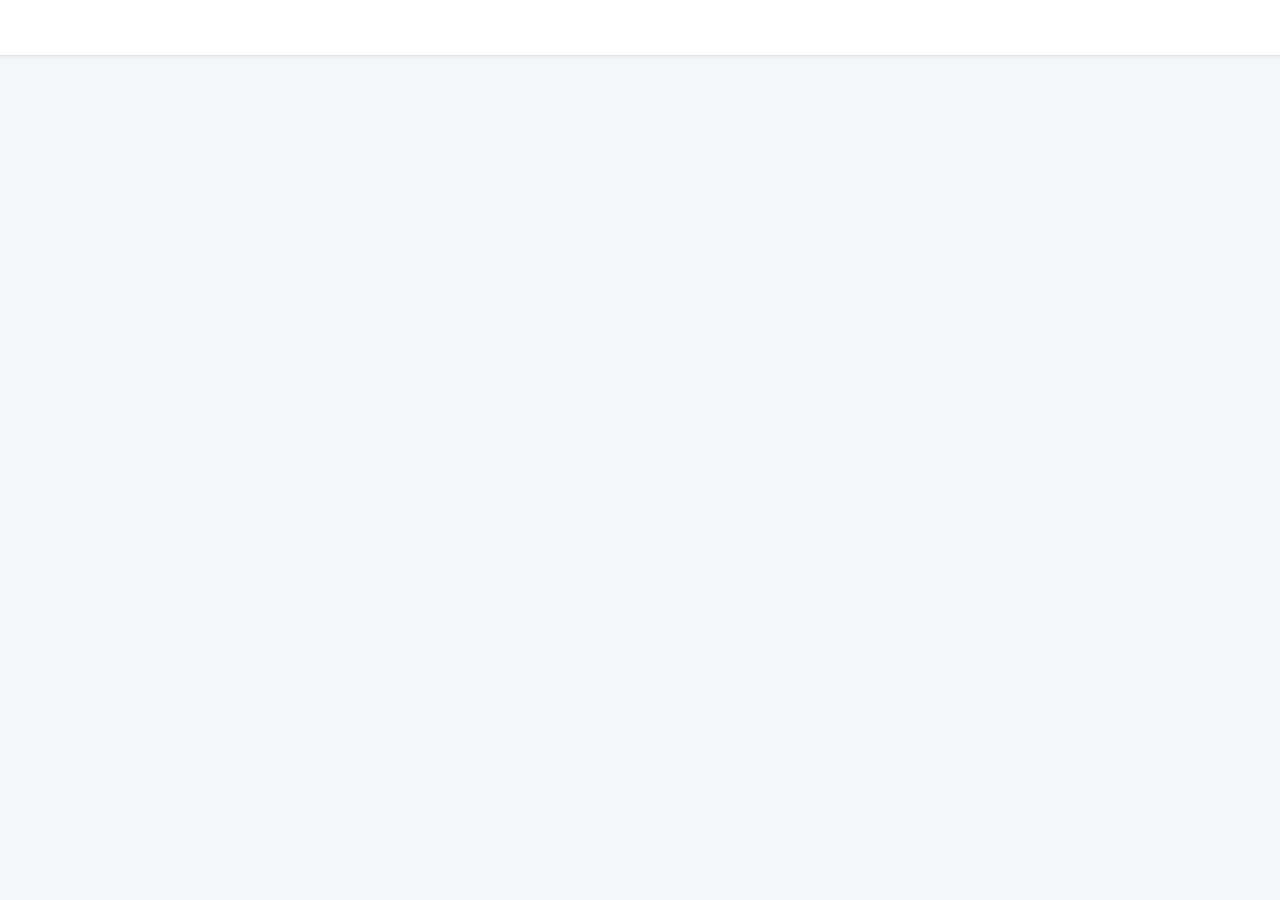
==== index.html @ 2006cbb1 "Add initial HTML structure and styles for dashboard" ====
<!DOCTYPE html>
<html lang="en">
<head>
<meta charset="UTF-8">
<meta name="viewport" content="width=device-width, initial-scale=1.0">
<title>HRMS — Dashboard</title>
<style>
/* ===== DESIGN TOKENS ===== */
:root {
  --primary: #1a4d8f;
  --primary-light: #2c6cbb;
  --primary-dark: #0f3361;
  --accent: #2196f3;
  --accent-hover: #1976d2;
  --bg: #f4f7fa;
  --card-bg: #ffffff;
  --border: #dce4ed;
  --text: #2c3e50;
  --text-muted: #6b7c93;
  --text-light: #9aaabf;
  --sidebar-bg: #152d52;
  --sidebar-text: #a3b8d4;
  --sidebar-active: #2196f3;
  --success: #27ae60;
  --warning: #f39c12;
  --danger: #e74c3c;
  --radius: 6px;
  --shadow: 0 1px 4px rgba(0,0,0,0.06);
  --shadow-hover: 0 2px 12px rgba(0,0,0,0.10);
}

/* ===== RESET ===== */
* { margin: 0; padding: 0; box-sizing: border-box; }
body {
  font-family: 'Segoe UI', Tahoma, Geneva, Verdana, sans-serif;
  background: var(--bg);
  color: var(--text);
  font-size: 14px;
  line-height: 1.5;
}
a { text-decoration: none; color: var(--accent); }

/* ===== HEADER ===== */
.header {
  height: 56px;
  background: var(--card-bg);
  border-bottom: 1px solid var(--border);
  display: flex;
  align-items: center;
  justify-content: space-between;
  padding: 0 24px;
  position: sticky;
  top: 0;
  z-index: 100;
  box-shadow: var(--shadow);
}
.header-brand {
  display: flex;
  align-items: center;
  gap: 12px;
}
.header-brand .logo {
  width: 32px; height: 32px;
  background: var(--primary);
  border-radius: 6px;
  display: flex; align-items: center; justify-content: center;
  color: white; font-weight: 700; font-size: 16px;
}
.header-brand .app-name {
  font-size: 16px; font-weight: 600; color: var(--primary-dark);
}
.header-search {
  flex: 0 1 360px;
  position: relative;
}
.header-search input {
  width: 100%;
  height: 34px;
  padding: 0 12px 0 36px;
  border: 1px solid var(--border);
  border-radius: var(--radius);
  background: var(--bg);
  font-size: 13px;
  color: var(--text);
  outline: none;
  transition: border 0.2s;
}
.header-search input:focus { border-color: var(--accent); }
.header-search::before {
  content: '🔍';
  position: absolute;
  left: 12px; top: 50%;
  transform: translateY(-50%);
  font-size: 13px;
  opacity: 0.5;
}
.header-actions {
  display: flex; align-items: center; gap: 16px;
}
.header-icon-btn {
  position: relative;
  width: 36px; height: 36px;
  border: none; background: none;
  border-radius: var(--radius);
  cursor: pointer;
  font-size: 18px;
  color: var(--text-muted);
  transition: background 0.15s;
}
.header-icon-btn:hover { background: var(--bg); }
.header-icon-btn .badge {
  position: absolute;
  top: 4px; right: 4px;
  width: 8px; height: 8px;
  background: var(--danger);
  border-radius: 50%;
}
.header-user {
  display: flex; align-items: center; gap: 8px;
  padding-left: 16px;
  border-left: 1px solid var(--border);
}
.header-user .avatar {
  width: 32px; height: 32px;
  background: var(--primary);
  border-radius: 50%;
  color: white;
  display: flex; align-items: center; justify-content: center;
  font-weight: 600; font-size: 13px;
}
.header-user .user-name {
  font-size: 13px; font-weight: 500;
}
.header-user .user-role {
  font-size: 11px; color: var(--text-muted);
}

/* ===== LAYOUT ===== */
.layout {
  display: flex;
  min-height: calc(100vh - 56px);
}

/* ===== SIDEBAR ===== */
.sidebar {
  width: 240px;
  background: var(--sidebar-bg);
  padding: 16px 0;
  flex-shrink: 0;
  overflow-y: auto;
}
.sidebar-section {
  margin-bottom: 8px;
}
.sidebar-section-label {
  font-size: 10px;
  font-weight: 600;
  text-transform: uppercase;
  letter-spacing: 0.08em;
  color: var(--text-light);
  padding: 12px 20px 6px;
}
.sidebar-link {
  display: flex;
  align-items: center;
  gap: 10px;
  padding: 9px 20px;
  color: var(--sidebar-text);
  font-size: 13px;
  cursor: pointer;
  border-left: 3px solid transparent;
  transition: all 0.15s;
}
.sidebar-link:hover {
  background: rgba(255,255,255,0.05);
  color: white;
}
.sidebar-link.active {
  background: rgba(33,150,243,0.12);
  border-left-color: var(--sidebar-active);
  color: white;
  font-weight: 500;
}
.sidebar-link .icon {
  width: 18px; text-align: center; font-size: 15px;
}
.sidebar-sublink {
  padding-left: 48px;
  font-size: 12.5px;
  color: #8ba3c2;
}

/* ===== MAIN CONTENT ===== */
.main {
  flex: 1;
  padding: 24px 28px;
  overflow-x: hidden;
}
.page-title {
  font-size: 20px;
  font-weight: 600;
  color: var(--primary-dark);
  margin-bottom: 4px;
}
.page-subtitle {
  font-size: 13px;
  color: var(--text-muted);
  margin-bottom: 24px;
}

/* ===== KPI CARDS ===== */
.kpi-grid {
  display: grid;
  grid-template-columns: repeat(4, 1fr);
  gap: 16px;
  margin-bottom: 24px;
}
.kpi-card {
  background: var(--card-bg);
  border: 1px solid var(--border);
  border-radius: var(--radius);
  padding: 18px 20px;
  box-shadow: var(--shadow);
  transition: box-shadow 0.2s;
}
.kpi-card:hover { box-shadow: var(--shadow-hover); }
.kpi-card .kpi-label {
  font-size: 12px;
  color: var(--text-muted);
  font-weight: 500;
  margin-bottom: 8px;
  display: flex; align-items: center; gap: 8px;
}
.kpi-card .kpi-icon {
  width: 28px; height: 28px;
  border-radius: 6px;
  display: flex; align-items: center; justify-content: center;
  font-size: 14px;
}
.kpi-icon.blue { background: #e3f2fd; color: #1976d2; }
.kpi-icon.green { background: #e8f5e9; color: #2e7d32; }
.kpi-icon.amber { background: #fff8e1; color: #f57f17; }
.kpi-icon.purple { background: #f3e5f5; color: #7b1fa2; }
.kpi-card .kpi-value {
  font-size: 26px;
  font-weight: 700;
  color: var(--text);
  margin-bottom: 4px;
}
.kpi-card .kpi-trend {
  font-size: 11px;
  display: flex; align-items: center; gap: 4px;
}
.kpi-trend.up { color: var(--success); }
.kpi-trend.down { color: var(--danger); }
.kpi-trend.flat { color: var(--text-muted); }

/* ===== CONTENT GRID ===== */
.content-grid {
  display: grid;
  grid-template-columns: 2fr 1fr;
  gap: 16px;
  margin-bottom: 24px;
}

/* ===== CARD ===== */
.card {
  background: var(--card-bg);
  border: 1px solid var(--border);
  border-radius: var(--radius);
  box-shadow: var(--shadow);
  overflow: hidden;
}
.card-header {
  padding: 14px 20px;
  border-bottom: 1px solid var(--border);
  display: flex;
  justify-content: space-between;
  align-items: center;
}
.card-header h3 {
  font-size: 14px;
  font-weight: 600;
  color: var(--primary-dark);
}
.card-header .card-action {
  font-size: 12px;
  color: var(--accent);
  cursor: pointer;
  font-weight: 500;
}
.card-body { padding: 20px; }

/* ===== BAR CHART (CSS ONLY) ===== */
.chart-container {
  display: flex;
  align-items: flex-end;
  justify-content: space-around;
  height: 200px;
  padding: 16px 0;
  gap: 12px;
}
.chart-bar-group {
  display: flex;
  flex-direction: column;
  align-items: center;
  gap: 6px;
  flex: 1;
}
.chart-bar {
  width: 60%;
  max-width: 36px;
  background: linear-gradient(180deg, var(--accent), var(--primary));
  border-radius: 4px 4px 0 0;
  position: relative;
  transition: opacity 0.2s;
  min-height: 4px;
}
.chart-bar:hover { opacity: 0.8; }
.chart-bar .bar-value {
  position: absolute;
  top: -20px;
  left: 50%;
  transform: translateX(-50%);
  font-size: 10px;
  font-weight: 600;
  color: var(--text-muted);
}
.chart-bar-group .bar-label {
  font-size: 11px;
  color: var(--text-muted);
}

/* ===== ACTIVITY LIST ===== */
.activity-list { list-style: none; }
.activity-item {
  display: flex;
  gap: 12px;
  padding: 12px 0;
  border-bottom: 1px solid var(--border);
}
.activity-item:last-child { border-bottom: none; }
.activity-dot {
  width: 32px; height: 32px;
  border-radius: 50%;
  display: flex; align-items: center; justify-content: center;
  font-size: 14px;
  flex-shrink: 0;
}
.activity-dot.approve { background: #e8f5e9; color: var(--success); }
.activity-dot.reject { background: #fce4ec; color: var(--danger); }
.activity-dot.user { background: #e3f2fd; color: var(--accent); }
.activity-dot.payroll { background: #fff8e1; color: var(--warning); }
.activity-content { flex: 1; }
.activity-text { font-size: 13px; color: var(--text); }
.activity-time { font-size: 11px; color: var(--text-light); margin-top: 2px; }

/* ===== SUMMARY BLOCKS ===== */
.summary-grid {
  display: grid;
  grid-template-columns: repeat(3, 1fr);
  gap: 16px;
  margin-bottom: 24px;
}
.summary-card {
  background: var(--card-bg);
  border: 1px solid var(--border);
  border-radius: var(--radius);
  box-shadow: var(--shadow);
  padding: 20px;
}
.summary-card h4 {
  font-size: 13px;
  font-weight: 600;
  color: var(--primary-dark);
  margin-bottom: 16px;
  display: flex;
  align-items: center;
  gap: 8px;
}
.summary-row {
  display: flex;
  justify-content: space-between;
  align-items: center;
  padding: 8px 0;
  border-bottom: 1px solid var(--border);
}
.summary-row:last-child { border-bottom: none; }
.summary-row .label { font-size: 12.5px; color: var(--text-muted); }
.summary-row .value { font-size: 13px; font-weight: 600; color: var(--text); }

/* ===== STATUS BADGE ===== */
.badge {
  display: inline-flex;
  align-items: center;
  padding: 2px 10px;
  border-radius: 12px;
  font-size: 11px;
  font-weight: 600;
}
.badge.approved { background: #e8f5e9; color: var(--success); }
.badge.pending { background: #fff8e1; color: var(--warning); }
.badge.rejected { background: #fce4ec; color: var(--danger); }

/* ===== ALERTS ===== */
.alert-item {
  display: flex;
  gap: 12px;
  padding: 12px;
  border-radius: var(--radius);
  margin-bottom: 8px;
  font-size: 13px;
}
.alert-item.warning { background: #fff8e1; border-left: 3px solid var(--warning); }
.alert-item.info { background: #e3f2fd; border-left: 3px solid var(--accent); }
.alert-item.danger { background: #fce4ec; border-left: 3px solid var(--danger); }
.alert-item:last-child { margin-bottom: 0; }

/* ===== SCROLLBAR ===== */
.sidebar::-webkit-scrollbar { width: 4px; }
.sidebar::-webkit-scrollbar-track { background: transparent; }
.sidebar::-webkit-scrollbar-thumb { background: rgba(255,255,255,0.15); border-radius: 2px; }
</style>
</head>
<body>

<!-- ===== HEADER ===== -->
<div class="header">
  <div class
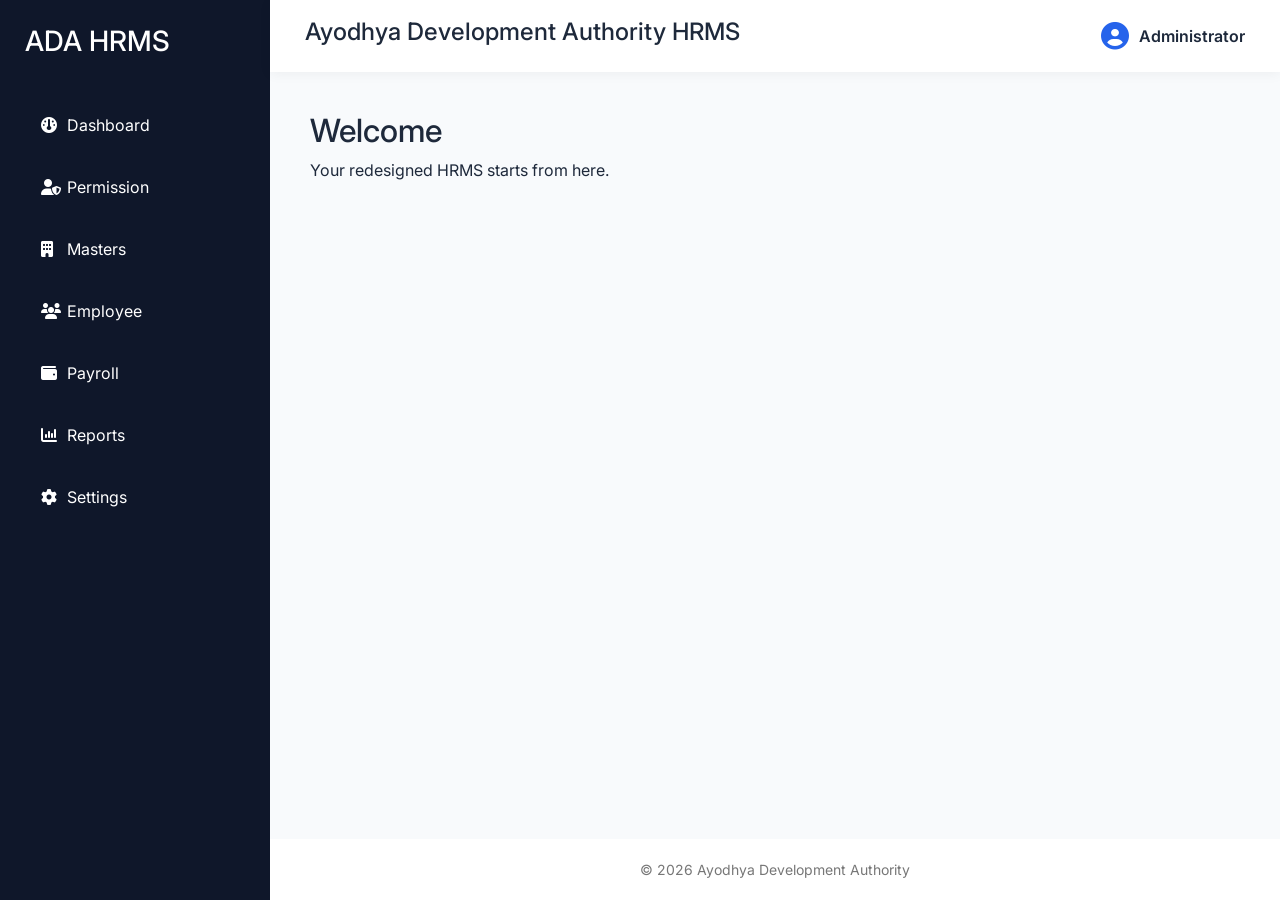
==== commit d2706a74: "33 3" ====
--- a/index.html
+++ b/index.html
@@ -1,429 +1,143 @@
 <!DOCTYPE html>
 <html lang="en">
+
 <head>
+
 <meta charset="UTF-8">
 <meta name="viewport" content="width=device-width, initial-scale=1.0">
-<title>HRMS — Dashboard</title>
-<style>
-/* ===== DESIGN TOKENS ===== */
-:root {
-  --primary: #1a4d8f;
-  --primary-light: #2c6cbb;
-  --primary-dark: #0f3361;
-  --accent: #2196f3;
-  --accent-hover: #1976d2;
-  --bg: #f4f7fa;
-  --card-bg: #ffffff;
-  --border: #dce4ed;
-  --text: #2c3e50;
-  --text-muted: #6b7c93;
-  --text-light: #9aaabf;
-  --sidebar-bg: #152d52;
-  --sidebar-text: #a3b8d4;
-  --sidebar-active: #2196f3;
-  --success: #27ae60;
-  --warning: #f39c12;
-  --danger: #e74c3c;
-  --radius: 6px;
-  --shadow: 0 1px 4px rgba(0,0,0,0.06);
-  --shadow-hover: 0 2px 12px rgba(0,0,0,0.10);
-}
 
-/* ===== RESET ===== */
-* { margin: 0; padding: 0; box-sizing: border-box; }
-body {
-  font-family: 'Segoe UI', Tahoma, Geneva, Verdana, sans-serif;
-  background: var(--bg);
-  color: var(--text);
-  font-size: 14px;
-  line-height: 1.5;
-}
-a { text-decoration: none; color: var(--accent); }
+<title>ADA HRMS</title>
 
-/* ===== HEADER ===== */
-.header {
-  height: 56px;
-  background: var(--card-bg);
-  border-bottom: 1px solid var(--border);
-  display: flex;
-  align-items: center;
-  justify-content: space-between;
-  padding: 0 24px;
-  position: sticky;
-  top: 0;
-  z-index: 100;
-  box-shadow: var(--shadow);
-}
-.header-brand {
-  display: flex;
-  align-items: center;
-  gap: 12px;
-}
-.header-brand .logo {
-  width: 32px; height: 32px;
-  background: var(--primary);
-  border-radius: 6px;
-  display: flex; align-items: center; justify-content: center;
-  color: white; font-weight: 700; font-size: 16px;
-}
-.header-brand .app-name {
-  font-size: 16px; font-weight: 600; color: var(--primary-dark);
-}
-.header-search {
-  flex: 0 1 360px;
-  position: relative;
-}
-.header-search input {
-  width: 100%;
-  height: 34px;
-  padding: 0 12px 0 36px;
-  border: 1px solid var(--border);
-  border-radius: var(--radius);
-  background: var(--bg);
-  font-size: 13px;
-  color: var(--text);
-  outline: none;
-  transition: border 0.2s;
-}
-.header-search input:focus { border-color: var(--accent); }
-.header-search::before {
-  content: '🔍';
-  position: absolute;
-  left: 12px; top: 50%;
-  transform: translateY(-50%);
-  font-size: 13px;
-  opacity: 0.5;
-}
-.header-actions {
-  display: flex; align-items: center; gap: 16px;
-}
-.header-icon-btn {
-  position: relative;
-  width: 36px; height: 36px;
-  border: none; background: none;
-  border-radius: var(--radius);
-  cursor: pointer;
-  font-size: 18px;
-  color: var(--text-muted);
-  transition: background 0.15s;
-}
-.header-icon-btn:hover { background: var(--bg); }
-.header-icon-btn .badge {
-  position: absolute;
-  top: 4px; right: 4px;
-  width: 8px; height: 8px;
-  background: var(--danger);
-  border-radius: 50%;
-}
-.header-user {
-  display: flex; align-items: center; gap: 8px;
-  padding-left: 16px;
-  border-left: 1px solid var(--border);
-}
-.header-user .avatar {
-  width: 32px; height: 32px;
-  background: var(--primary);
-  border-radius: 50%;
-  color: white;
-  display: flex; align-items: center; justify-content: center;
-  font-weight: 600; font-size: 13px;
-}
-.header-user .user-name {
-  font-size: 13px; font-weight: 500;
-}
-.header-user .user-role {
-  font-size: 11px; color: var(--text-muted);
-}
+<!-- Google Font -->
 
-/* ===== LAYOUT ===== */
-.layout {
-  display: flex;
-  min-height: calc(100vh - 56px);
-}
+<link rel="preconnect" href="https://fonts.googleapis.com">
 
-/* ===== SIDEBAR ===== */
-.sidebar {
-  width: 240px;
-  background: var(--sidebar-bg);
-  padding: 16px 0;
-  flex-shrink: 0;
-  overflow-y: auto;
-}
-.sidebar-section {
-  margin-bottom: 8px;
-}
-.sidebar-section-label {
-  font-size: 10px;
-  font-weight: 600;
-  text-transform: uppercase;
-  letter-spacing: 0.08em;
-  color: var(--text-light);
-  padding: 12px 20px 6px;
-}
-.sidebar-link {
-  display: flex;
-  align-items: center;
-  gap: 10px;
-  padding: 9px 20px;
-  color: var(--sidebar-text);
-  font-size: 13px;
-  cursor: pointer;
-  border-left: 3px solid transparent;
-  transition: all 0.15s;
-}
-.sidebar-link:hover {
-  background: rgba(255,255,255,0.05);
-  color: white;
-}
-.sidebar-link.active {
-  background: rgba(33,150,243,0.12);
-  border-left-color: var(--sidebar-active);
-  color: white;
-  font-weight: 500;
-}
-.sidebar-link .icon {
-  width: 18px; text-align: center; font-size: 15px;
-}
-.sidebar-sublink {
-  padding-left: 48px;
-  font-size: 12.5px;
-  color: #8ba3c2;
-}
+<link rel="preconnect" href="https://fonts.gstatic.com" crossorigin>
 
-/* ===== MAIN CONTENT ===== */
-.main {
-  flex: 1;
-  padding: 24px 28px;
-  overflow-x: hidden;
-}
-.page-title {
-  font-size: 20px;
-  font-weight: 600;
-  color: var(--primary-dark);
-  margin-bottom: 4px;
-}
-.page-subtitle {
-  font-size: 13px;
-  color: var(--text-muted);
-  margin-bottom: 24px;
-}
+<link href="https://fonts.googleapis.com/css2?family=Inter:wght@300;400;500;600;700;800&display=swap" rel="stylesheet">
 
-/* ===== KPI CARDS ===== */
-.kpi-grid {
-  display: grid;
-  grid-template-columns: repeat(4, 1fr);
-  gap: 16px;
-  margin-bottom: 24px;
-}
-.kpi-card {
-  background: var(--card-bg);
-  border: 1px solid var(--border);
-  border-radius: var(--radius);
-  padding: 18px 20px;
-  box-shadow: var(--shadow);
-  transition: box-shadow 0.2s;
-}
-.kpi-card:hover { box-shadow: var(--shadow-hover); }
-.kpi-card .kpi-label {
-  font-size: 12px;
-  color: var(--text-muted);
-  font-weight: 500;
-  margin-bottom: 8px;
-  display: flex; align-items: center; gap: 8px;
-}
-.kpi-card .kpi-icon {
-  width: 28px; height: 28px;
-  border-radius: 6px;
-  display: flex; align-items: center; justify-content: center;
-  font-size: 14px;
-}
-.kpi-icon.blue { background: #e3f2fd; color: #1976d2; }
-.kpi-icon.green { background: #e8f5e9; color: #2e7d32; }
-.kpi-icon.amber { background: #fff8e1; color: #f57f17; }
-.kpi-icon.purple { background: #f3e5f5; color: #7b1fa2; }
-.kpi-card .kpi-value {
-  font-size: 26px;
-  font-weight: 700;
-  color: var(--text);
-  margin-bottom: 4px;
-}
-.kpi-card .kpi-trend {
-  font-size: 11px;
-  display: flex; align-items: center; gap: 4px;
-}
-.kpi-trend.up { color: var(--success); }
-.kpi-trend.down { color: var(--danger); }
-.kpi-trend.flat { color: var(--text-muted); }
+<!-- Bootstrap -->
 
-/* ===== CONTENT GRID ===== */
-.content-grid {
-  display: grid;
-  grid-template-columns: 2fr 1fr;
-  gap: 16px;
-  margin-bottom: 24px;
-}
+<link href="https://cdn.jsdelivr.net/npm/bootstrap@5.3.7/dist/css/bootstrap.min.css" rel="stylesheet">
 
-/* ===== CARD ===== */
-.card {
-  background: var(--card-bg);
-  border: 1px solid var(--border);
-  border-radius: var(--radius);
-  box-shadow: var(--shadow);
-  overflow: hidden;
-}
-.card-header {
-  padding: 14px 20px;
-  border-bottom: 1px solid var(--border);
-  display: flex;
-  justify-content: space-between;
-  align-items: center;
-}
-.card-header h3 {
-  font-size: 14px;
-  font-weight: 600;
-  color: var(--primary-dark);
-}
-.card-header .card-action {
-  font-size: 12px;
-  color: var(--accent);
-  cursor: pointer;
-  font-weight: 500;
-}
-.card-body { padding: 20px; }
+<!-- Font Awesome -->
 
-/* ===== BAR CHART (CSS ONLY) ===== */
-.chart-container {
-  display: flex;
-  align-items: flex-end;
-  justify-content: space-around;
-  height: 200px;
-  padding: 16px 0;
-  gap: 12px;
-}
-.chart-bar-group {
-  display: flex;
-  flex-direction: column;
-  align-items: center;
-  gap: 6px;
-  flex: 1;
-}
-.chart-bar {
-  width: 60%;
-  max-width: 36px;
-  background: linear-gradient(180deg, var(--accent), var(--primary));
-  border-radius: 4px 4px 0 0;
-  position: relative;
-  transition: opacity 0.2s;
-  min-height: 4px;
-}
-.chart-bar:hover { opacity: 0.8; }
-.chart-bar .bar-value {
-  position: absolute;
-  top: -20px;
-  left: 50%;
-  transform: translateX(-50%);
-  font-size: 10px;
-  font-weight: 600;
-  color: var(--text-muted);
-}
-.chart-bar-group .bar-label {
-  font-size: 11px;
-  color: var(--text-muted);
-}
+<link rel="stylesheet"
+href="https://cdnjs.cloudflare.com/ajax/libs/font-awesome/6.7.2/css/all.min.css">
 
-/* ===== ACTIVITY LIST ===== */
-.activity-list { list-style: none; }
-.activity-item {
-  display: flex;
-  gap: 12px;
-  padding: 12px 0;
-  border-bottom: 1px solid var(--border);
-}
-.activity-item:last-child { border-bottom: none; }
-.activity-dot {
-  width: 32px; height: 32px;
-  border-radius: 50%;
-  display: flex; align-items: center; justify-content: center;
-  font-size: 14px;
-  flex-shrink: 0;
-}
-.activity-dot.approve { background: #e8f5e9; color: var(--success); }
-.activity-dot.reject { background: #fce4ec; color: var(--danger); }
-.activity-dot.user { background: #e3f2fd; color: var(--accent); }
-.activity-dot.payroll { background: #fff8e1; color: var(--warning); }
-.activity-content { flex: 1; }
-.activity-text { font-size: 13px; color: var(--text); }
-.activity-time { font-size: 11px; color: var(--text-light); margin-top: 2px; }
+<!-- Bootstrap Icons -->
 
-/* ===== SUMMARY BLOCKS ===== */
-.summary-grid {
-  display: grid;
-  grid-template-columns: repeat(3, 1fr);
-  gap: 16px;
-  margin-bottom: 24px;
-}
-.summary-card {
-  background: var(--card-bg);
-  border: 1px solid var(--border);
-  border-radius: var(--radius);
-  box-shadow: var(--shadow);
-  padding: 20px;
-}
-.summary-card h4 {
-  font-size: 13px;
-  font-weight: 600;
-  color: var(--primary-dark);
-  margin-bottom: 16px;
-  display: flex;
-  align-items: center;
-  gap: 8px;
-}
-.summary-row {
-  display: flex;
-  justify-content: space-between;
-  align-items: center;
-  padding: 8px 0;
-  border-bottom: 1px solid var(--border);
-}
-.summary-row:last-child { border-bottom: none; }
-.summary-row .label { font-size: 12.5px; color: var(--text-muted); }
-.summary-row .value { font-size: 13px; font-weight: 600; color: var(--text); }
+<link rel="stylesheet"
+href="https://cdn.jsdelivr.net/npm/bootstrap-icons@1.13.1/font/bootstrap-icons.min.css">
 
-/* ===== STATUS BADGE ===== */
-.badge {
-  display: inline-flex;
-  align-items: center;
-  padding: 2px 10px;
-  border-radius: 12px;
-  font-size: 11px;
-  font-weight: 600;
-}
-.badge.approved { background: #e8f5e9; color: var(--success); }
-.badge.pending { background: #fff8e1; color: var(--warning); }
-.badge.rejected { background: #fce4ec; color: var(--danger); }
+<!-- CSS -->
 
-/* ===== ALERTS ===== */
-.alert-item {
-  display: flex;
-  gap: 12px;
-  padding: 12px;
-  border-radius: var(--radius);
-  margin-bottom: 8px;
-  font-size: 13px;
-}
-.alert-item.warning { background: #fff8e1; border-left: 3px solid var(--warning); }
-.alert-item.info { background: #e3f2fd; border-left: 3px solid var(--accent); }
-.alert-item.danger { background: #fce4ec; border-left: 3px solid var(--danger); }
-.alert-item:last-child { margin-bottom: 0; }
+<link rel="stylesheet" href="assets/css/variables.css">
 
-/* ===== SCROLLBAR ===== */
-.sidebar::-webkit-scrollbar { width: 4px; }
-.sidebar::-webkit-scrollbar-track { background: transparent; }
-.sidebar::-webkit-scrollbar-thumb { background: rgba(255,255,255,0.15); border-radius: 2px; }
-</style>
+<link rel="stylesheet" href="assets/css/style.css">
+
+<link rel="stylesheet" href="assets/css/components.css">
+
+<link rel="stylesheet" href="assets/css/responsive.css">
+
+<link rel="stylesheet" href="assets/css/animations.css">
+
 </head>
+
 <body>
 
-<!-- ===== HEADER ===== -->
-<div class="header">
-  <div class
+<!-- Loader -->
+
+<div id="loader">
+
+<div class="spinner-border text-primary"></div>
+
+<p>Loading HRMS...</p>
+
+</div>
+
+<!-- Wrapper -->
+
+<div class="app">
+
+<!-- Sidebar -->
+
+<aside class="sidebar">
+
+<div class="logo">
+
+<h3>ADA HRMS</h3>
+
+</div>
+
+<ul>
+
+<li><i class="fa-solid fa-gauge"></i> Dashboard</li>
+
+<li><i class="fa-solid fa-user-shield"></i> Permission</li>
+
+<li><i class="fa-solid fa-building"></i> Masters</li>
+
+<li><i class="fa-solid fa-users"></i> Employee</li>
+
+<li><i class="fa-solid fa-wallet"></i> Payroll</li>
+
+<li><i class="fa-solid fa-chart-column"></i> Reports</li>
+
+<li><i class="fa-solid fa-gear"></i> Settings</li>
+
+</ul>
+
+</aside>
+
+<!-- Main -->
+
+<main class="main">
+
+<header class="topbar">
+
+<h4>Ayodhya Development Authority HRMS</h4>
+
+<div class="profile">
+
+<i class="fa-solid fa-user-circle"></i>
+
+Administrator
+
+</div>
+
+</header>
+
+<section class="content">
+
+<h2>Welcome</h2>
+
+<p>
+
+Your redesigned HRMS starts from here.
+
+</p>
+
+</section>
+
+<footer>
+
+© 2026 Ayodhya Development Authority
+
+</footer>
+
+</main>
+
+</div>
+
+<script src="https://cdn.jsdelivr.net/npm/bootstrap@5.3.7/dist/js/bootstrap.bundle.min.js"></script>
+
+<script src="assets/js/main.js"></script>
+
+<script src="assets/js/sidebar.js"></script>
+
+<script src="assets/js/dashboard.js"></script>
+
+</body>
+
+</html>
--- a/assets/css/variables.css
+++ b/assets/css/variables.css
@@ -0,0 +1,95 @@
+/* ==========================================
+   ADA HRMS Design System
+   Version : 1.0
+========================================== */
+
+:root{
+
+    /* ===========================
+       Brand Colors
+    =========================== */
+
+    --primary:#2563EB;
+    --primary-light:#3B82F6;
+    --primary-dark:#1D4ED8;
+
+    --secondary:#0F172A;
+    --secondary-light:#1E293B;
+
+    --success:#22C55E;
+    --warning:#F59E0B;
+    --danger:#EF4444;
+    --info:#06B6D4;
+
+    /* ===========================
+       Backgrounds
+    =========================== */
+
+    --bg:#F8FAFC;
+    --bg-light:#FFFFFF;
+    --bg-dark:#F1F5F9;
+
+    /* ===========================
+       Text
+    =========================== */
+
+    --text:#1E293B;
+    --text-light:#64748B;
+    --text-white:#FFFFFF;
+
+    /* ===========================
+       Borders
+    =========================== */
+
+    --border:#E2E8F0;
+    --border-light:#CBD5E1;
+
+    /* ===========================
+       Sidebar
+    =========================== */
+
+    --sidebar-width:270px;
+    --sidebar-collapse:90px;
+
+    /* ===========================
+       Header
+    =========================== */
+
+    --header-height:72px;
+
+    /* ===========================
+       Radius
+    =========================== */
+
+    --radius-xs:6px;
+    --radius-sm:10px;
+    --radius-md:16px;
+    --radius-lg:20px;
+    --radius-xl:28px;
+
+    /* ===========================
+       Shadows
+    =========================== */
+
+    --shadow-sm:
+    0 2px 8px rgba(15,23,42,.05);
+
+    --shadow-md:
+    0 8px 20px rgba(15,23,42,.08);
+
+    --shadow-lg:
+    0 15px 40px rgba(15,23,42,.12);
+
+    /* ===========================
+       Transition
+    =========================== */
+
+    --transition:.30s ease;
+
+    /* ===========================
+       Font
+    =========================== */
+
+    --font:'Inter',sans-serif;
+
+}
--- a/assets/css/style.css
+++ b/assets/css/style.css
@@ -0,0 +1,182 @@
+*{
+margin:0;
+padding:0;
+box-sizing:border-box;
+font-family:var(--font);
+}
+
+body{
+
+background:var(--bg);
+
+color:var(--text);
+
+}
+
+.app{
+
+display:flex;
+
+min-height:100vh;
+
+}
+
+.sidebar{
+
+width:270px;
+
+background:var(--secondary);
+
+color:white;
+
+padding:25px;
+
+}
+
+.logo{
+
+font-size:22px;
+
+font-weight:700;
+
+margin-bottom:40px;
+
+}
+
+.sidebar ul{
+
+list-style:none;
+
+padding:0;
+
+}
+
+.sidebar li{
+
+padding:14px 16px;
+
+margin-bottom:10px;
+
+border-radius:10px;
+
+cursor:pointer;
+
+transition:.3s;
+
+}
+
+.sidebar li:hover{
+
+background:rgba(255,255,255,.08);
+
+}
+
+.sidebar i{
+
+width:22px;
+
+}
+
+.main{
+
+flex:1;
+
+display:flex;
+
+flex-direction:column;
+
+}
+
+.topbar{
+
+height:72px;
+
+background:white;
+
+display:flex;
+
+align-items:center;
+
+justify-content:space-between;
+
+padding:0 35px;
+
+box-shadow:0 2px 12px rgba(0,0,0,.05);
+
+}
+
+.profile{
+
+display:flex;
+
+gap:10px;
+
+align-items:center;
+
+font-weight:600;
+
+}
+
+.profile i{
+
+font-size:28px;
+
+color:var(--primary);
+
+}
+
+.content{
+
+padding:40px;
+
+flex:1;
+
+}
+
+footer{
+
+background:white;
+
+padding:20px;
+
+text-align:center;
+
+font-size:14px;
+
+color:#777;
+
+}
+
+#loader{
+
+position:fixed;
+
+top:0;
+
+left:0;
+
+width:100%;
+
+height:100%;
+
+background:white;
+
+display:flex;
+
+flex-direction:column;
+
+justify-content:center;
+
+align-items:center;
+
+z-index:99999;
+
+}
+
+#loader p{
+
+margin-top:20px;
+
+font-weight:600;
+
+}
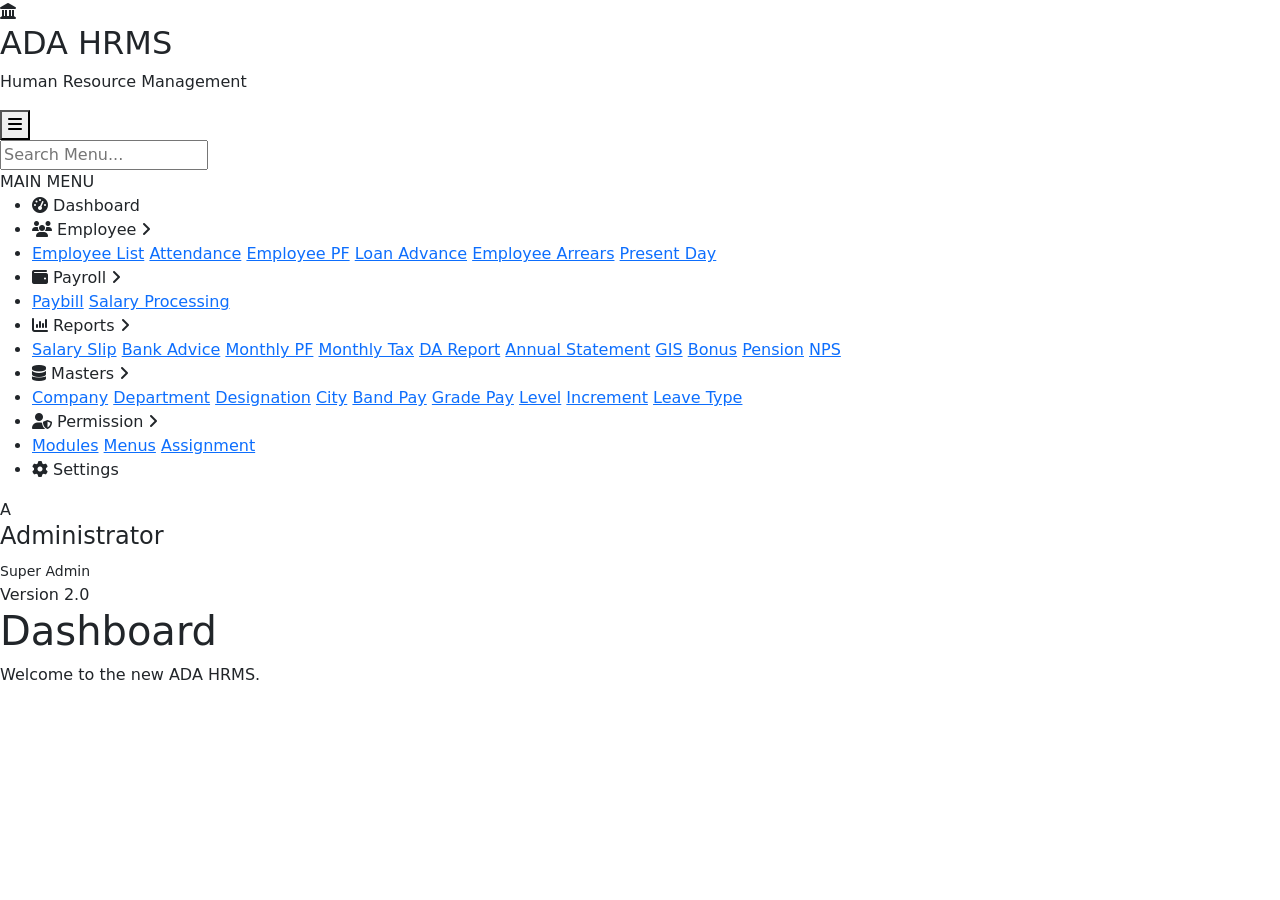
==== commit 0c905930: "3" ====
--- a/index.html
+++ b/index.html
@@ -46,98 +46,39 @@
 
 <body>
 
-<!-- Loader -->
+<div id="sidebar"></div>
 
-<div id="loader">
+<div class="main-wrapper">
 
-<div class="spinner-border text-primary"></div>
+    <div id="header">
 
-<p>Loading HRMS...</p>
+    </div>
+
+    <main class="content-area">
+
+        <h1>Dashboard</h1>
+
+        <p>
+
+            Welcome to the new ADA HRMS.
+
+        </p>
+
+    </main>
+
+    <div id="footer">
+
+    </div>
 
 </div>
 
-<!-- Wrapper -->
-
-<div class="app">
-
-<!-- Sidebar -->
-
-<aside class="sidebar">
-
-<div class="logo">
-
-<h3>ADA HRMS</h3>
-
-</div>
-
-<ul>
-
-<li><i class="fa-solid fa-gauge"></i> Dashboard</li>
-
-<li><i class="fa-solid fa-user-shield"></i> Permission</li>
-
-<li><i class="fa-solid fa-building"></i> Masters</li>
-
-<li><i class="fa-solid fa-users"></i> Employee</li>
-
-<li><i class="fa-solid fa-wallet"></i> Payroll</li>
-
-<li><i class="fa-solid fa-chart-column"></i> Reports</li>
-
-<li><i class="fa-solid fa-gear"></i> Settings</li>
-
-</ul>
-
-</aside>
-
-<!-- Main -->
-
-<main class="main">
-
-<header class="topbar">
-
-<h4>Ayodhya Development Authority HRMS</h4>
-
-<div class="profile">
-
-<i class="fa-solid fa-user-circle"></i>
-
-Administrator
-
-</div>
-
-</header>
-
-<section class="content">
-
-<h2>Welcome</h2>
-
-<p>
-
-Your redesigned HRMS starts from here.
-
-</p>
-
-</section>
-
-<footer>
-
-© 2026 Ayodhya Development Authority
-
-</footer>
-
-</main>
-
-</div>
-
-<script src="https://cdn.jsdelivr.net/npm/bootstrap@5.3.7/dist/js/bootstrap.bundle.min.js"></script>
+<script src="assets/js/layout.js"></script>
 
 <script src="assets/js/main.js"></script>
 
 <script src="assets/js/sidebar.js"></script>
 
-<script src="assets/js/dashboard.js"></script>
-
 </body>
 
+
 </html>
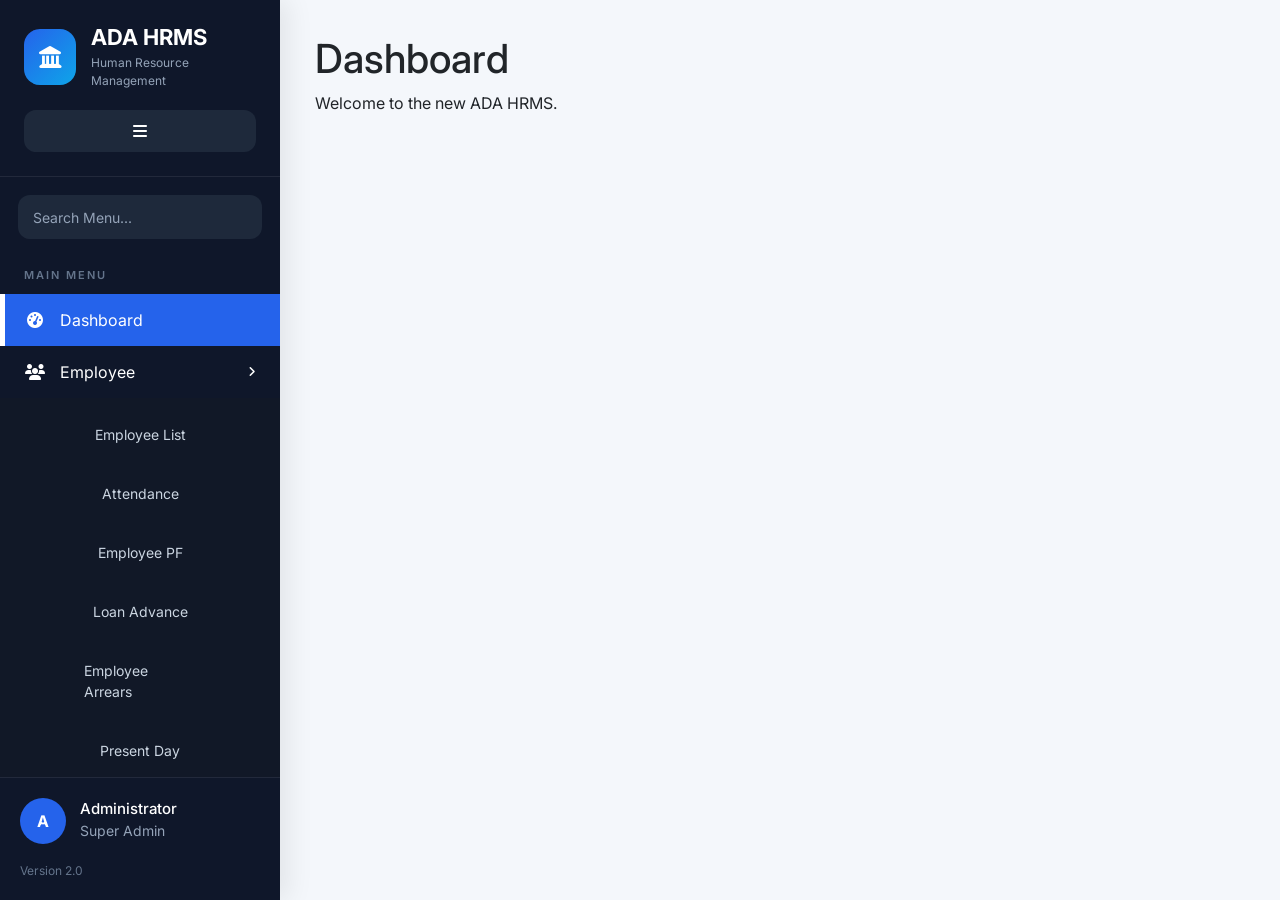
==== commit c22e2ad1: "3" ====
--- a/index.html
+++ b/index.html
@@ -33,14 +33,15 @@
 <!-- CSS -->
 
 <link rel="stylesheet" href="assets/css/variables.css">
-
-<link rel="stylesheet" href="assets/css/style.css">
-
-<link rel="stylesheet" href="assets/css/components.css">
-
+<link rel="stylesheet" href="assets/css/layout.css">
+<link rel="stylesheet" href="assets/css/sidebar.css">
+<link rel="stylesheet" href="assets/css/header.css">
+<link rel="stylesheet" href="assets/css/cards.css">
+<link rel="stylesheet" href="assets/css/tables.css">
+<link rel="stylesheet" href="assets/css/forms.css">
+<link rel="stylesheet" href="assets/css/buttons.css">
+<link rel="stylesheet" href="assets/css/animations.css">
 <link rel="stylesheet" href="assets/css/responsive.css">
-
-<link rel="stylesheet" href="assets/css/animations.css">
 
 </head>
 
--- a/assets/css/layout.css
+++ b/assets/css/layout.css
@@ -0,0 +1,25 @@
+body{
+
+    margin:0;
+
+    font-family:'Inter',sans-serif;
+
+    background:#F4F7FB;
+
+}
+
+.main-wrapper{
+
+    margin-left:280px;
+
+    min-height:100vh;
+
+    transition:.3s;
+
+}
+
+.content-area{
+
+    padding:35px;
+
+}
--- a/assets/css/sidebar.css
+++ b/assets/css/sidebar.css
@@ -0,0 +1,355 @@
+/*=========================================
+    ADA HRMS - Enterprise Sidebar
+==========================================*/
+
+.sidebar{
+
+    position:fixed;
+
+    left:0;
+
+    top:0;
+
+    width:280px;
+
+    height:100vh;
+
+    background:#0F172A;
+
+    color:#fff;
+
+    display:flex;
+
+    flex-direction:column;
+
+    justify-content:space-between;
+
+    overflow:hidden;
+
+    box-shadow:8px 0 25px rgba(0,0,0,.08);
+
+    z-index:1000;
+
+}
+
+/* Logo Area */
+
+.sidebar-top{
+
+    padding:24px;
+
+    border-bottom:1px solid rgba(255,255,255,.08);
+
+}
+
+.logo-box{
+
+    display:flex;
+
+    align-items:center;
+
+    gap:15px;
+
+}
+
+.logo{
+
+    width:56px;
+
+    height:56px;
+
+    border-radius:16px;
+
+    background:linear-gradient(135deg,#2563EB,#0EA5E9);
+
+    display:flex;
+
+    justify-content:center;
+
+    align-items:center;
+
+    font-size:22px;
+
+}
+
+.logo-text h2{
+
+    margin:0;
+
+    font-size:22px;
+
+    font-weight:700;
+
+}
+
+.logo-text p{
+
+    margin:4px 0 0;
+
+    font-size:12px;
+
+    color:#94A3B8;
+
+}
+
+#collapseBtn{
+
+    margin-top:20px;
+
+    width:100%;
+
+    border:none;
+
+    background:#1E293B;
+
+    color:white;
+
+    height:42px;
+
+    border-radius:12px;
+
+    cursor:pointer;
+
+    transition:.3s;
+
+}
+
+#collapseBtn:hover{
+
+    background:#2563EB;
+
+}
+
+/* Search */
+
+.menu-search{
+
+    padding:18px;
+
+}
+
+.menu-search input{
+
+    width:100%;
+
+    border:none;
+
+    outline:none;
+
+    height:44px;
+
+    border-radius:12px;
+
+    background:#1E293B;
+
+    color:white;
+
+    padding:0 15px;
+
+    font-size:14px;
+
+}
+
+.menu-search input::placeholder{
+
+    color:#94A3B8;
+
+}
+
+/* Menu */
+
+.menu-title{
+
+    padding:10px 24px;
+
+    color:#64748B;
+
+    font-size:11px;
+
+    letter-spacing:2px;
+
+    font-weight:600;
+
+}
+
+.menu{
+
+    list-style:none;
+
+    padding:0;
+
+    margin:0;
+
+    overflow-y:auto;
+
+    flex:1;
+
+}
+
+.menu li{
+
+    display:flex;
+
+    align-items:center;
+
+    gap:14px;
+
+    padding:14px 24px;
+
+    cursor:pointer;
+
+    transition:.25s;
+
+    position:relative;
+
+}
+
+.menu li i:first-child{
+
+    width:22px;
+
+    text-align:center;
+
+}
+
+.menu li span{
+
+    flex:1;
+
+}
+
+.menu li:hover{
+
+    background:#1E293B;
+
+}
+
+.menu li.active{
+
+    background:#2563EB;
+
+}
+
+.menu li.active::before{
+
+    content:"";
+
+    position:absolute;
+
+    left:0;
+
+    top:0;
+
+    width:5px;
+
+    height:100%;
+
+    background:white;
+
+}
+
+/* Arrow */
+
+.arrow{
+
+    font-size:12px;
+
+}
+
+/* Submenu */
+
+.submenu{
+
+    display:none;
+
+    flex-direction:column;
+
+    background:#111827;
+
+}
+
+.submenu a{
+
+    text-decoration:none;
+
+    color:#CBD5E1;
+
+    padding:12px 60px;
+
+    font-size:14px;
+
+    transition:.2s;
+
+}
+
+.submenu a:hover{
+
+    color:white;
+
+    background:#1E293B;
+
+}
+
+/* Footer */
+
+.sidebar-footer{
+
+    padding:20px;
+
+    border-top:1px solid rgba(255,255,255,.08);
+
+}
+
+.user-box{
+
+    display:flex;
+
+    align-items:center;
+
+    gap:14px;
+
+}
+
+.avatar{
+
+    width:46px;
+
+    height:46px;
+
+    border-radius:50%;
+
+    background:#2563EB;
+
+    display:flex;
+
+    justify-content:center;
+
+    align-items:center;
+
+    font-weight:700;
+
+}
+
+.user-box h4{
+
+    margin:0;
+
+    font-size:15px;
+
+}
+
+.user-box small{
+
+    color:#94A3B8;
+
+}
+
+.version{
+
+    margin-top:18px;
+
+    color:#64748B;
+
+    font-size:12px;
+
+}
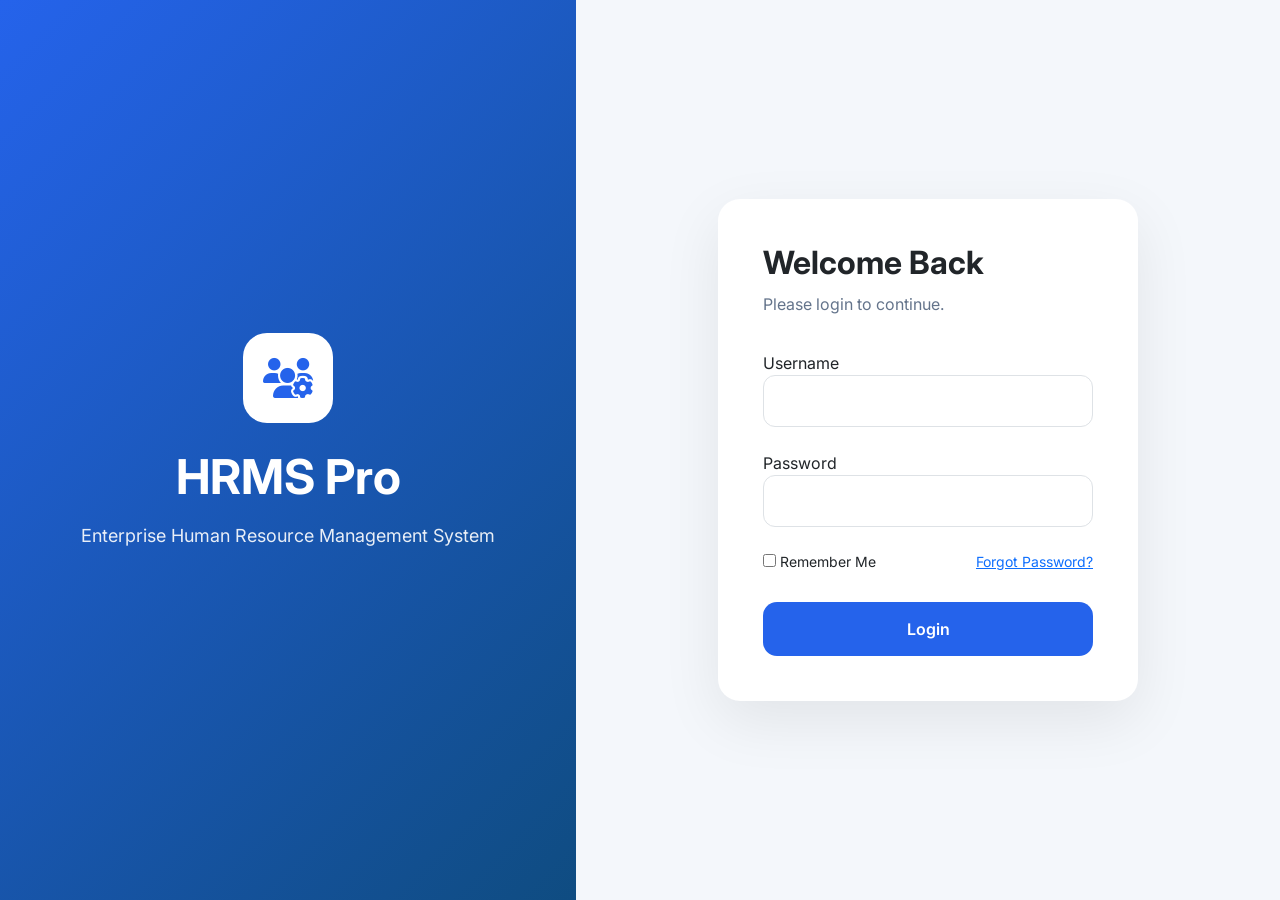
==== commit e7b89a23: "3" ====
--- a/index.html
+++ b/index.html
@@ -4,82 +4,123 @@
 <head>
 
 <meta charset="UTF-8">
+
 <meta name="viewport" content="width=device-width, initial-scale=1.0">
 
-<title>ADA HRMS</title>
-
-<!-- Google Font -->
-
-<link rel="preconnect" href="https://fonts.googleapis.com">
-
-<link rel="preconnect" href="https://fonts.gstatic.com" crossorigin>
+<title>HRMS Pro | Login</title>
 
 <link href="https://fonts.googleapis.com/css2?family=Inter:wght@300;400;500;600;700;800&display=swap" rel="stylesheet">
 
-<!-- Bootstrap -->
+<link href="https://cdn.jsdelivr.net/npm/bootstrap@5.3.3/dist/css/bootstrap.min.css" rel="stylesheet">
 
-<link href="https://cdn.jsdelivr.net/npm/bootstrap@5.3.7/dist/css/bootstrap.min.css" rel="stylesheet">
+<link rel="stylesheet" href="https://cdnjs.cloudflare.com/ajax/libs/font-awesome/6.7.2/css/all.min.css">
 
-<!-- Font Awesome -->
-
-<link rel="stylesheet"
-href="https://cdnjs.cloudflare.com/ajax/libs/font-awesome/6.7.2/css/all.min.css">
-
-<!-- Bootstrap Icons -->
-
-<link rel="stylesheet"
-href="https://cdn.jsdelivr.net/npm/bootstrap-icons@1.13.1/font/bootstrap-icons.min.css">
-
-<!-- CSS -->
-
-<link rel="stylesheet" href="assets/css/variables.css">
-<link rel="stylesheet" href="assets/css/layout.css">
-<link rel="stylesheet" href="assets/css/sidebar.css">
-<link rel="stylesheet" href="assets/css/header.css">
-<link rel="stylesheet" href="assets/css/cards.css">
-<link rel="stylesheet" href="assets/css/tables.css">
-<link rel="stylesheet" href="assets/css/forms.css">
-<link rel="stylesheet" href="assets/css/buttons.css">
-<link rel="stylesheet" href="assets/css/animations.css">
-<link rel="stylesheet" href="assets/css/responsive.css">
+<link rel="stylesheet" href="assets/css/login.css">
 
 </head>
 
 <body>
 
-<div id="sidebar"></div>
+<div class="login-page">
 
-<div class="main-wrapper">
+    <div class="left-panel">
 
-    <div id="header">
+        <div class="overlay">
+
+            <div class="brand">
+
+                <div class="logo">
+
+                    <i class="fa-solid fa-users-gear"></i>
+
+                </div>
+
+                <h1>HRMS Pro</h1>
+
+                <p>
+
+                    Enterprise Human Resource Management System
+
+                </p>
+
+            </div>
+
+        </div>
 
     </div>
 
-    <main class="content-area">
+    <div class="right-panel">
 
-        <h1>Dashboard</h1>
+        <div class="login-card">
 
-        <p>
+            <h2>Welcome Back</h2>
 
-            Welcome to the new ADA HRMS.
+            <p>
 
-        </p>
+                Please login to continue.
 
-    </main>
+            </p>
 
-    <div id="footer">
+            <form id="loginForm">
+
+                <div class="mb-4">
+
+                    <label>Username</label>
+
+                    <input
+                    class="form-control"
+                    type="text"
+                    required>
+
+                </div>
+
+                <div class="mb-4">
+
+                    <label>Password</label>
+
+                    <input
+                    class="form-control"
+                    type="password"
+                    required>
+
+                </div>
+
+                <div class="remember">
+
+                    <label>
+
+                        <input type="checkbox">
+
+                        Remember Me
+
+                    </label>
+
+                    <a href="#">
+
+                        Forgot Password?
+
+                    </a>
+
+                </div>
+
+                <button
+                class="login-btn"
+                type="submit">
+
+                    Login
+
+                </button>
+
+            </form>
+
+        </div>
 
     </div>
 
 </div>
 
-<script src="assets/js/layout.js"></script>
-
-<script src="assets/js/main.js"></script>
-
-<script src="assets/js/sidebar.js"></script>
+<script src="assets/js/login.js"></script>
 
 </body>
 
-
 </html>
--- a/assets/css/login.css
+++ b/assets/css/login.css
@@ -0,0 +1,185 @@
+*{
+
+margin:0;
+
+padding:0;
+
+box-sizing:border-box;
+
+font-family:'Inter',sans-serif;
+
+}
+
+body{
+
+background:#F4F7FB;
+
+}
+
+.login-page{
+
+display:flex;
+
+height:100vh;
+
+}
+
+.left-panel{
+
+width:45%;
+
+background:linear-gradient(135deg,#2563EB,#0F4C81);
+
+display:flex;
+
+justify-content:center;
+
+align-items:center;
+
+color:white;
+
+}
+
+.overlay{
+
+text-align:center;
+
+padding:50px;
+
+}
+
+.logo{
+
+width:90px;
+
+height:90px;
+
+margin:auto;
+
+background:white;
+
+color:#2563EB;
+
+border-radius:24px;
+
+display:flex;
+
+justify-content:center;
+
+align-items:center;
+
+font-size:40px;
+
+margin-bottom:25px;
+
+}
+
+.brand h1{
+
+font-size:48px;
+
+font-weight:700;
+
+margin-bottom:15px;
+
+}
+
+.brand p{
+
+font-size:18px;
+
+opacity:.9;
+
+line-height:1.7;
+
+}
+
+.right-panel{
+
+width:55%;
+
+display:flex;
+
+justify-content:center;
+
+align-items:center;
+
+}
+
+.login-card{
+
+width:420px;
+
+background:white;
+
+padding:45px;
+
+border-radius:22px;
+
+box-shadow:0 20px 60px rgba(0,0,0,.08);
+
+}
+
+.login-card h2{
+
+font-weight:700;
+
+margin-bottom:10px;
+
+}
+
+.login-card p{
+
+color:#64748B;
+
+margin-bottom:35px;
+
+}
+
+.form-control{
+
+height:52px;
+
+border-radius:12px;
+
+}
+
+.remember{
+
+display:flex;
+
+justify-content:space-between;
+
+margin-bottom:30px;
+
+font-size:14px;
+
+}
+
+.login-btn{
+
+width:100%;
+
+height:54px;
+
+border:none;
+
+background:#2563EB;
+
+color:white;
+
+font-size:16px;
+
+font-weight:600;
+
+border-radius:14px;
+
+transition:.3s;
+
+}
+
+.login-btn:hover{
+
+background:#1D4ED8;
+
+}
